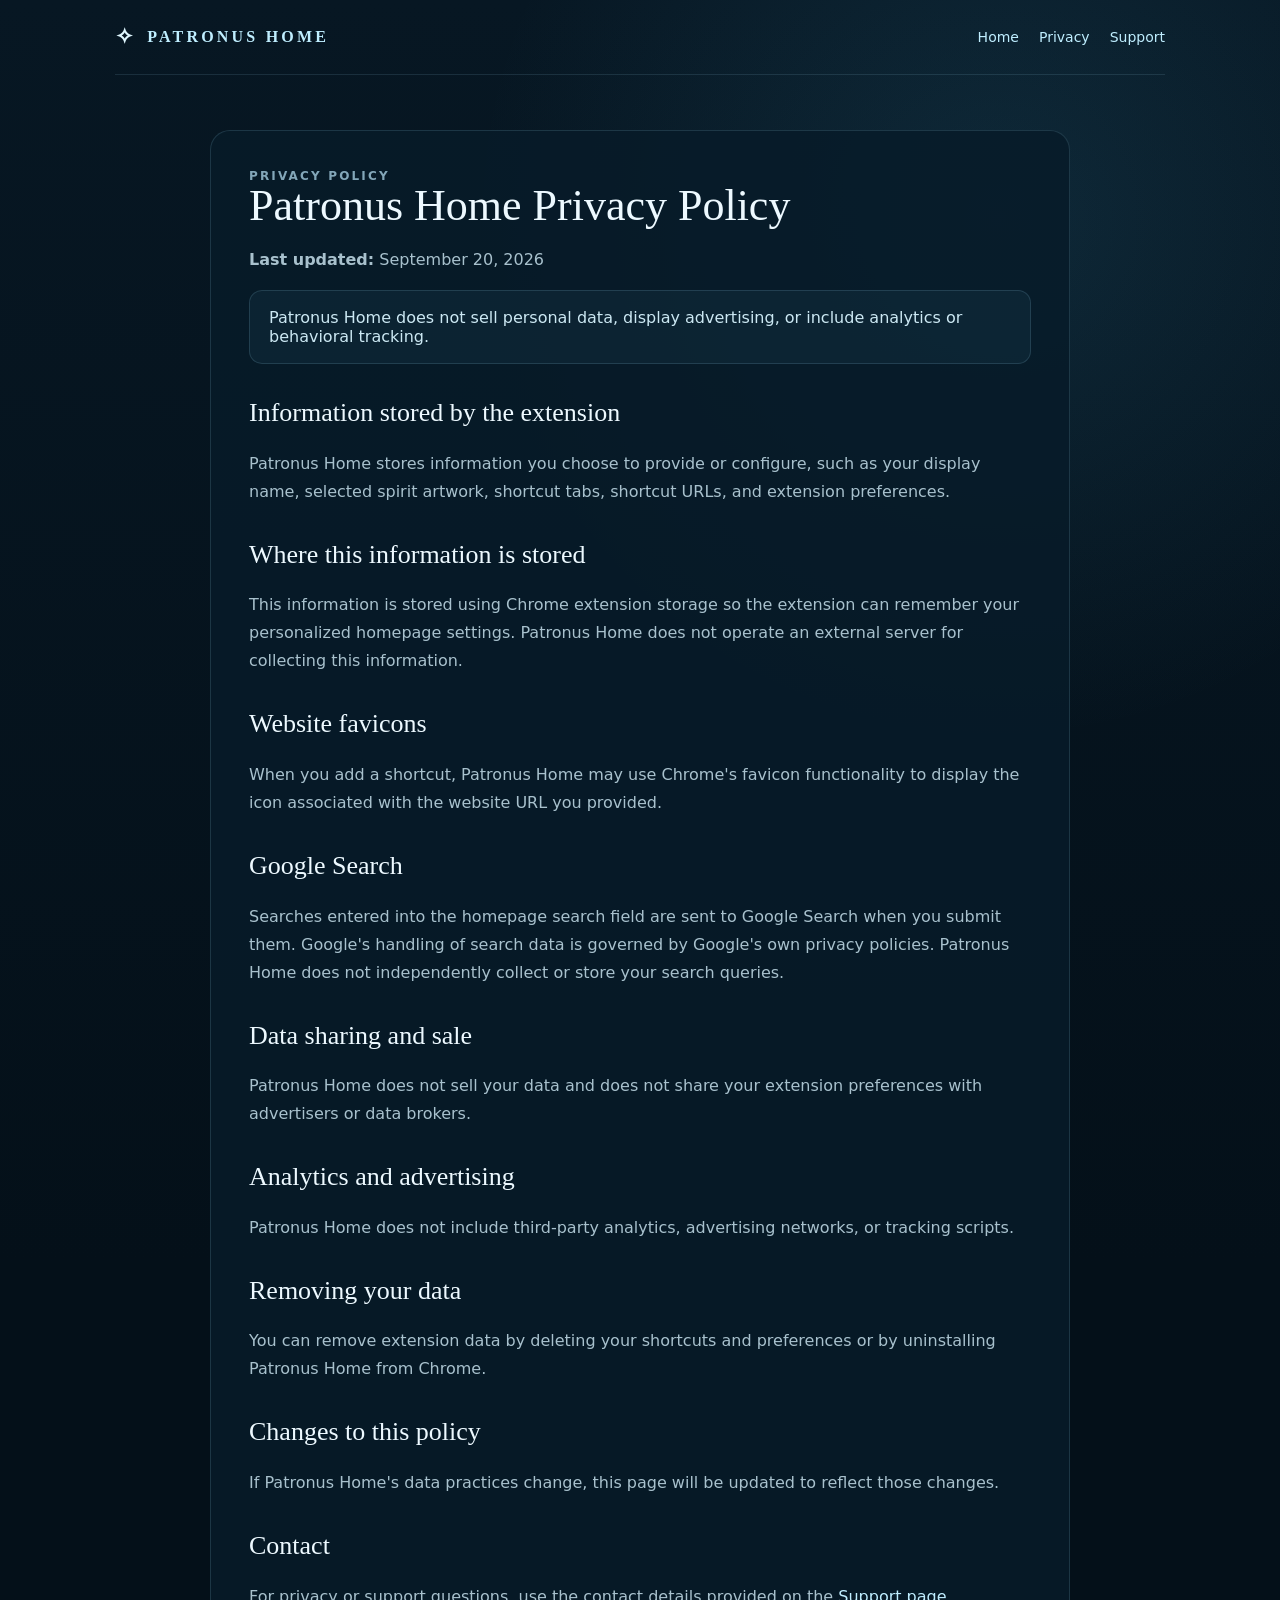
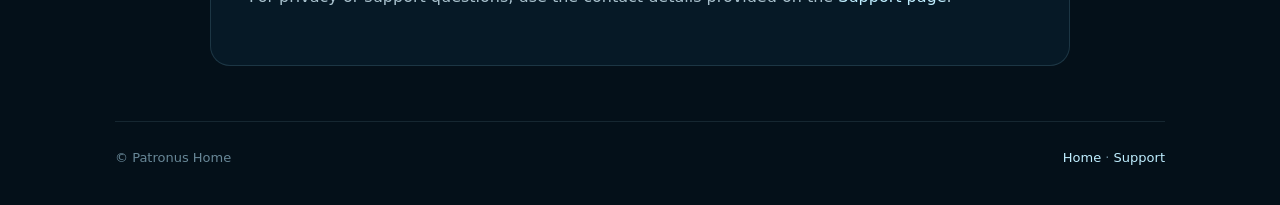
==== privacy.html @ e00c8121 "Add files via upload" ====
<!doctype html>
<html lang="en">
<head>
<meta charset="utf-8">
<meta name="viewport" content="width=device-width,initial-scale=1">
<title>Privacy Policy — Patronus Home</title>
<link rel="stylesheet" href="style.css">
</head>
<body>
<div class="wrap">
<header>
  <a class="brand" href="index.html"><span class="spark">✧</span>PATRONUS HOME</a>
  <nav><a href="index.html">Home</a><a href="privacy.html">Privacy</a><a href="support.html">Support</a></nav>
</header>
</div>

<main class="doc">
  <div class="eyebrow">PRIVACY POLICY</div>
  <h1>Patronus Home Privacy Policy</h1>
  <p><strong>Last updated:</strong> September 20, 2026</p>

  <div class="callout">Patronus Home does not sell personal data, display advertising, or include analytics or behavioral tracking.</div>

  <h2>Information stored by the extension</h2>
  <p>Patronus Home stores information you choose to provide or configure, such as your display name, selected spirit artwork, shortcut tabs, shortcut URLs, and extension preferences.</p>

  <h2>Where this information is stored</h2>
  <p>This information is stored using Chrome extension storage so the extension can remember your personalized homepage settings. Patronus Home does not operate an external server for collecting this information.</p>

  <h2>Website favicons</h2>
  <p>When you add a shortcut, Patronus Home may use Chrome's favicon functionality to display the icon associated with the website URL you provided.</p>

  <h2>Google Search</h2>
  <p>Searches entered into the homepage search field are sent to Google Search when you submit them. Google's handling of search data is governed by Google's own privacy policies. Patronus Home does not independently collect or store your search queries.</p>

  <h2>Data sharing and sale</h2>
  <p>Patronus Home does not sell your data and does not share your extension preferences with advertisers or data brokers.</p>

  <h2>Analytics and advertising</h2>
  <p>Patronus Home does not include third-party analytics, advertising networks, or tracking scripts.</p>

  <h2>Removing your data</h2>
  <p>You can remove extension data by deleting your shortcuts and preferences or by uninstalling Patronus Home from Chrome.</p>

  <h2>Changes to this policy</h2>
  <p>If Patronus Home's data practices change, this page will be updated to reflect those changes.</p>

  <h2>Contact</h2>
  <p>For privacy or support questions, use the contact details provided on the <a href="support.html">Support page</a>.</p>
</main>

<div class="wrap"><footer><span>© Patronus Home</span><span><a href="index.html">Home</a> · <a href="support.html">Support</a></span></footer></div>
</body>
</html>
---- style.css ----
:root{
  --bg:#06121d;
  --panel:#0b2131;
  --panel2:#0d293c;
  --text:#edf9ff;
  --muted:#91adbb;
  --line:#1c465f;
  --accent:#bfeeff;
}
*{box-sizing:border-box}
html{scroll-behavior:smooth}
body{
  margin:0;
  font-family:Inter,ui-sans-serif,system-ui,-apple-system,BlinkMacSystemFont,"Segoe UI",sans-serif;
  background:
    radial-gradient(circle at 78% 12%,rgba(71,177,220,.12),transparent 28%),
    linear-gradient(180deg,#071723,#041019 70%);
  color:var(--text);
  min-height:100vh;
}
a{color:var(--accent);text-decoration:none}
a:hover{text-decoration:underline}
.wrap{width:min(1050px,calc(100% - 36px));margin:auto}
header{
  display:flex;align-items:center;justify-content:space-between;
  padding:24px 0;border-bottom:1px solid rgba(164,222,245,.12)
}
.brand{display:flex;align-items:center;gap:11px;font-family:Georgia,serif;letter-spacing:.2em;font-weight:700}
.spark{font-size:22px;color:#dff7ff}
nav{display:flex;gap:20px;font-size:14px}
.hero{padding:86px 0 70px;text-align:center}
.eyebrow{font-size:12px;letter-spacing:.18em;color:#83a7b9;font-weight:800}
h1,h2{font-family:Georgia,serif;font-weight:500}
h1{font-size:clamp(44px,7vw,82px);line-height:1.03;margin:16px 0 18px}
.hero p{max-width:720px;margin:0 auto;color:var(--muted);font-size:18px;line-height:1.7}
.hero-art{
  width:220px;height:120px;margin:34px auto 8px;
  border-radius:50%;
  background:radial-gradient(ellipse,rgba(107,217,255,.32),rgba(36,137,185,.08) 42%,transparent 72%);
  filter:blur(.2px);
  position:relative;
}
.hero-art:before{
  content:"✧";
  position:absolute;inset:0;display:grid;place-items:center;
  font-size:74px;color:#dff8ff;text-shadow:0 0 24px #63cffa,0 0 54px #238ec4;
}
.grid{
  display:grid;grid-template-columns:repeat(3,1fr);gap:18px;margin:16px 0 72px
}
.card{
  border:1px solid rgba(164,222,245,.13);
  border-radius:18px;padding:24px;background:rgba(255,255,255,.025)
}
.card h3{margin:0 0 9px;font-size:17px}
.card p{margin:0;color:var(--muted);line-height:1.6;font-size:14px}
.section{padding:55px 0}
.section h2{font-size:38px;margin:0 0 14px}
.section>p{color:var(--muted);line-height:1.7}
.doc{
  width:min(860px,calc(100% - 36px));margin:55px auto;
  border:1px solid rgba(164,222,245,.14);border-radius:20px;
  background:rgba(8,27,41,.86);padding:38px
}
.doc h1{font-size:44px;margin-top:0}
.doc h2{font-size:26px;margin-top:34px}
.doc p,.doc li{color:#a8c1cd;line-height:1.75}
.callout{
  padding:17px 19px;border:1px solid rgba(164,222,245,.15);
  background:rgba(113,207,244,.05);border-radius:13px;color:#cce8f3
}
footer{
  border-top:1px solid rgba(164,222,245,.11);padding:28px 0 40px;
  color:#688797;font-size:13px;display:flex;justify-content:space-between;gap:16px;flex-wrap:wrap
}
.btn{
  display:inline-flex;align-items:center;justify-content:center;
  margin-top:26px;padding:12px 17px;border-radius:11px;
  background:#def5ff;color:#082535;font-weight:800
}
@media(max-width:760px){
  nav{gap:12px;font-size:12px}
  .grid{grid-template-columns:1fr}
  .hero{padding-top:58px}
  .doc{padding:25px}
}
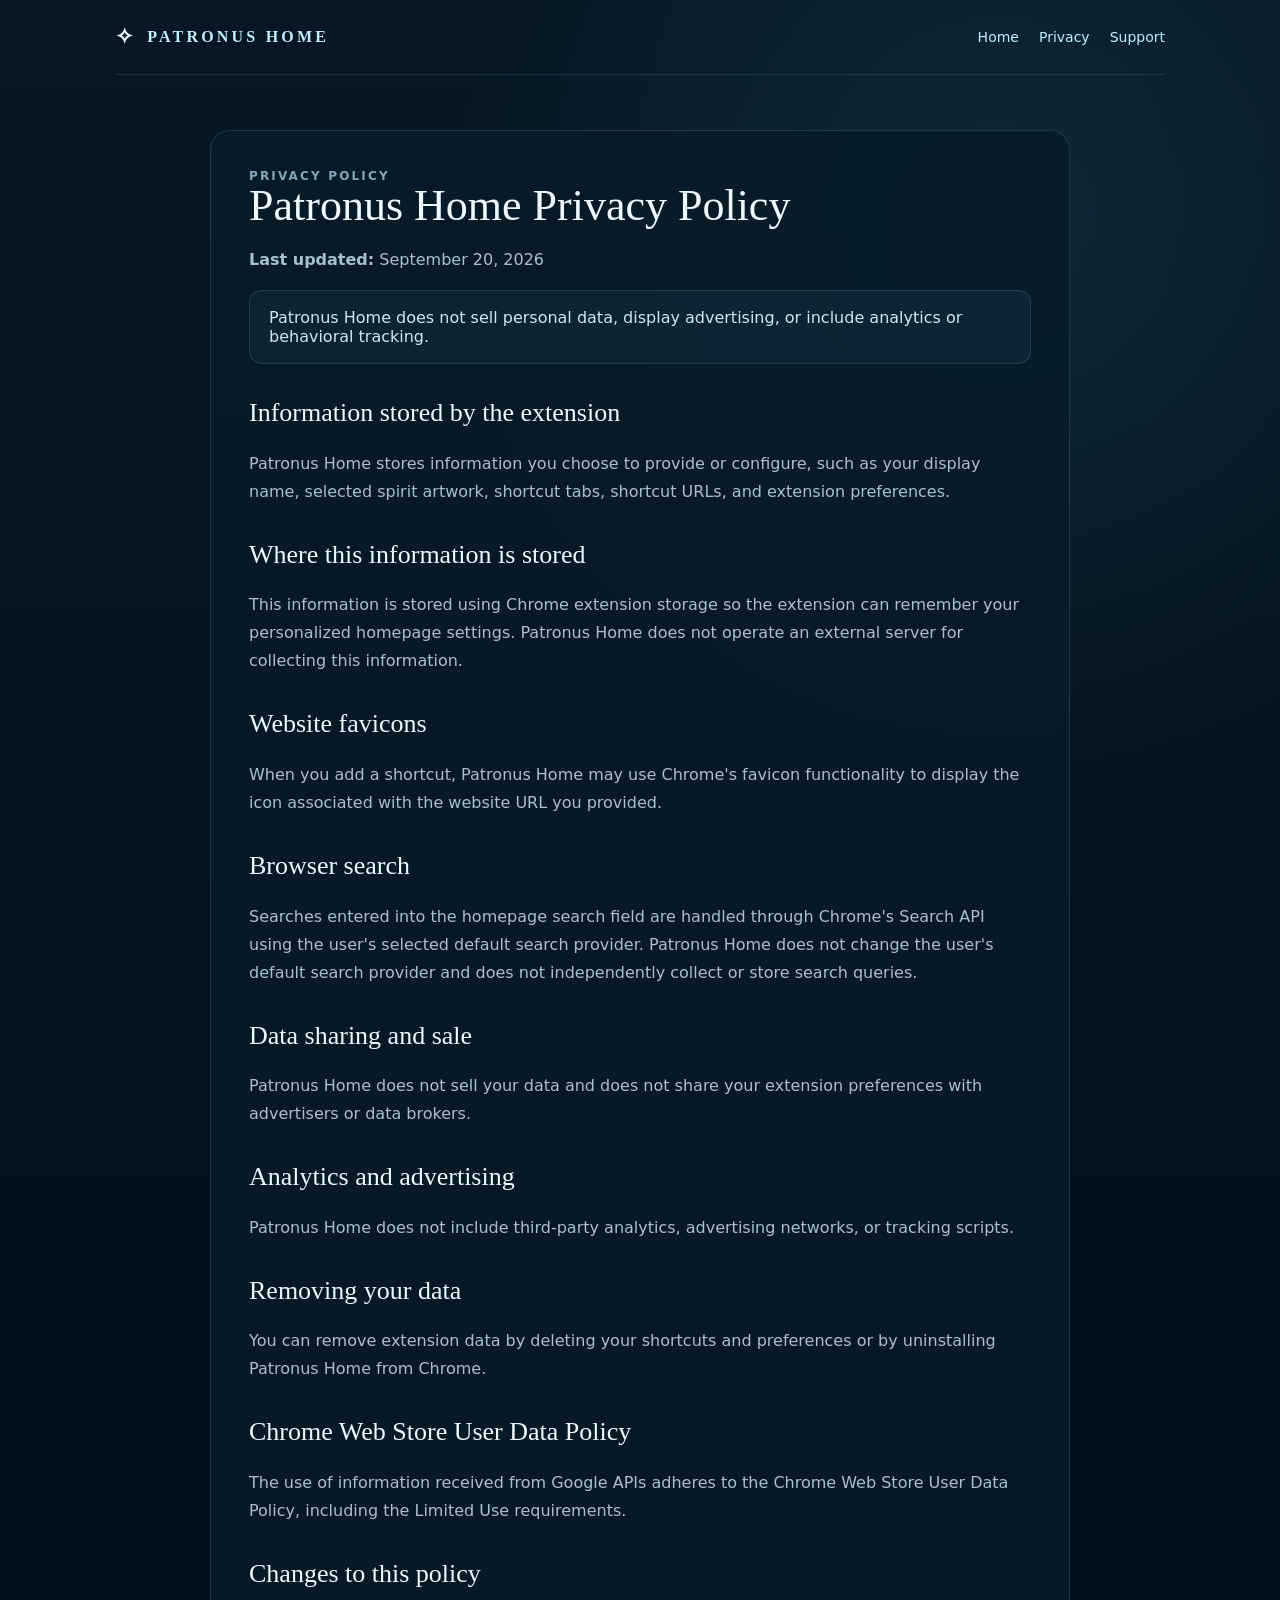
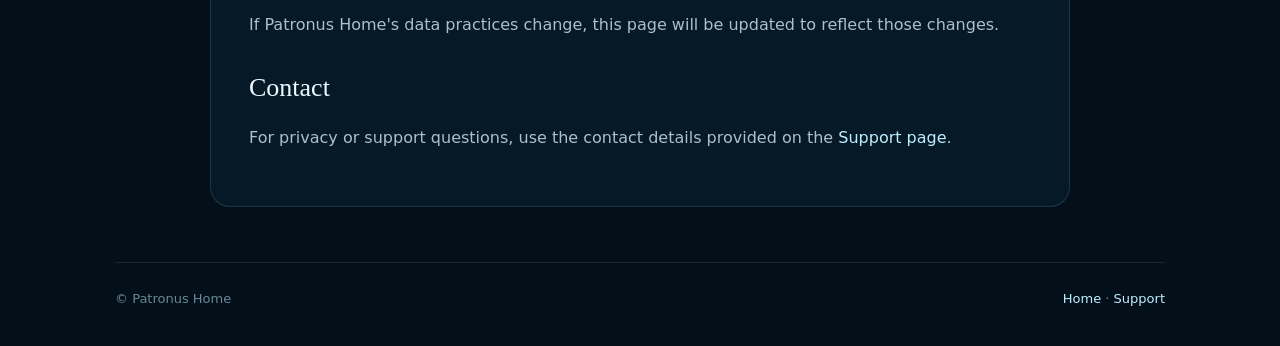
==== commit f8a62c6c: "Update privacy policy regarding search handling" ====
--- a/privacy.html
+++ b/privacy.html
@@ -30,8 +30,8 @@
   <h2>Website favicons</h2>
   <p>When you add a shortcut, Patronus Home may use Chrome's favicon functionality to display the icon associated with the website URL you provided.</p>
 
-  <h2>Google Search</h2>
-  <p>Searches entered into the homepage search field are sent to Google Search when you submit them. Google's handling of search data is governed by Google's own privacy policies. Patronus Home does not independently collect or store your search queries.</p>
+  <h2>Browser search</h2>
+  <p>Searches entered into the homepage search field are handled through Chrome's Search API using the user's selected default search provider. Patronus Home does not change the user's default search provider and does not independently collect or store search queries.</p>
 
   <h2>Data sharing and sale</h2>
   <p>Patronus Home does not sell your data and does not share your extension preferences with advertisers or data brokers.</p>
@@ -41,6 +41,9 @@
 
   <h2>Removing your data</h2>
   <p>You can remove extension data by deleting your shortcuts and preferences or by uninstalling Patronus Home from Chrome.</p>
+
+  <h2>Chrome Web Store User Data Policy</h2>
+  <p>The use of information received from Google APIs adheres to the Chrome Web Store User Data Policy, including the Limited Use requirements.</p>
 
   <h2>Changes to this policy</h2>
   <p>If Patronus Home's data practices change, this page will be updated to reflect those changes.</p>
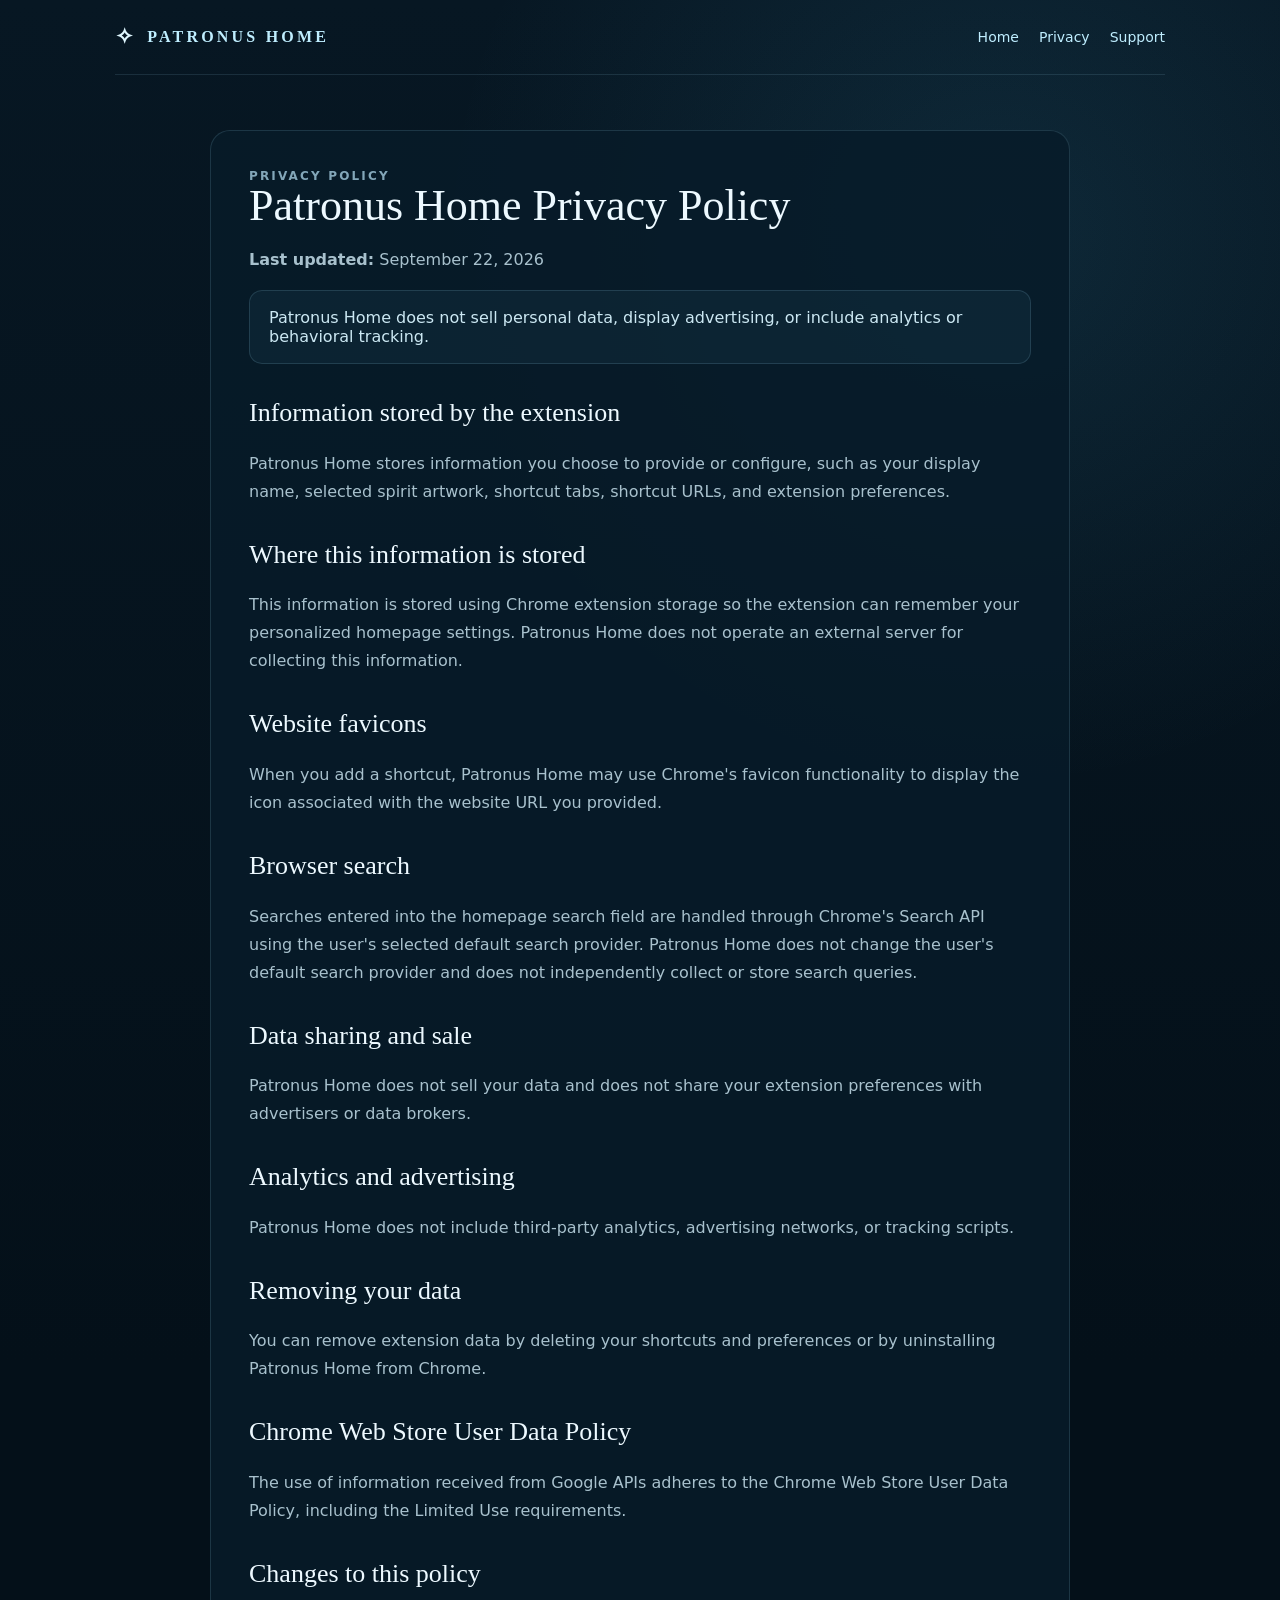
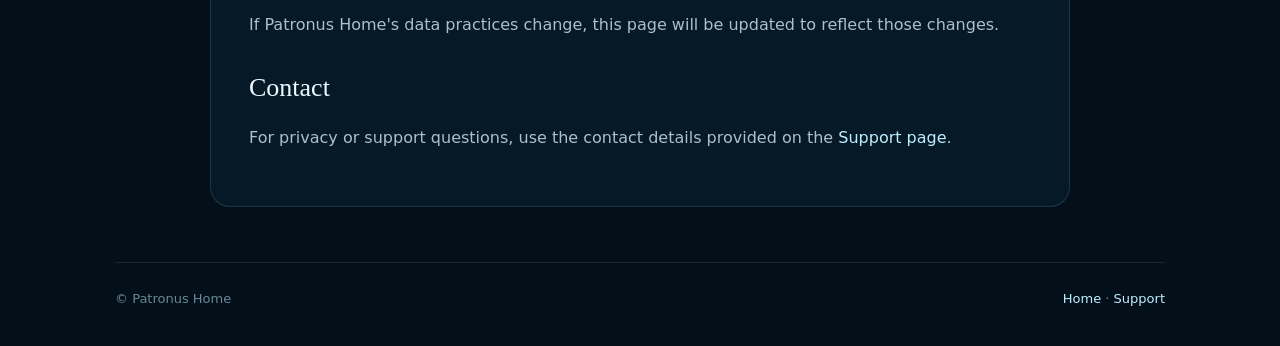
==== commit 7785901b: "Update privacy.html" ====
--- a/privacy.html
+++ b/privacy.html
@@ -17,7 +17,7 @@
 <main class="doc">
   <div class="eyebrow">PRIVACY POLICY</div>
   <h1>Patronus Home Privacy Policy</h1>
-  <p><strong>Last updated:</strong> September 20, 2026</p>
+  <p><strong>Last updated:</strong> September 22, 2026</p>
 
   <div class="callout">Patronus Home does not sell personal data, display advertising, or include analytics or behavioral tracking.</div>
 
